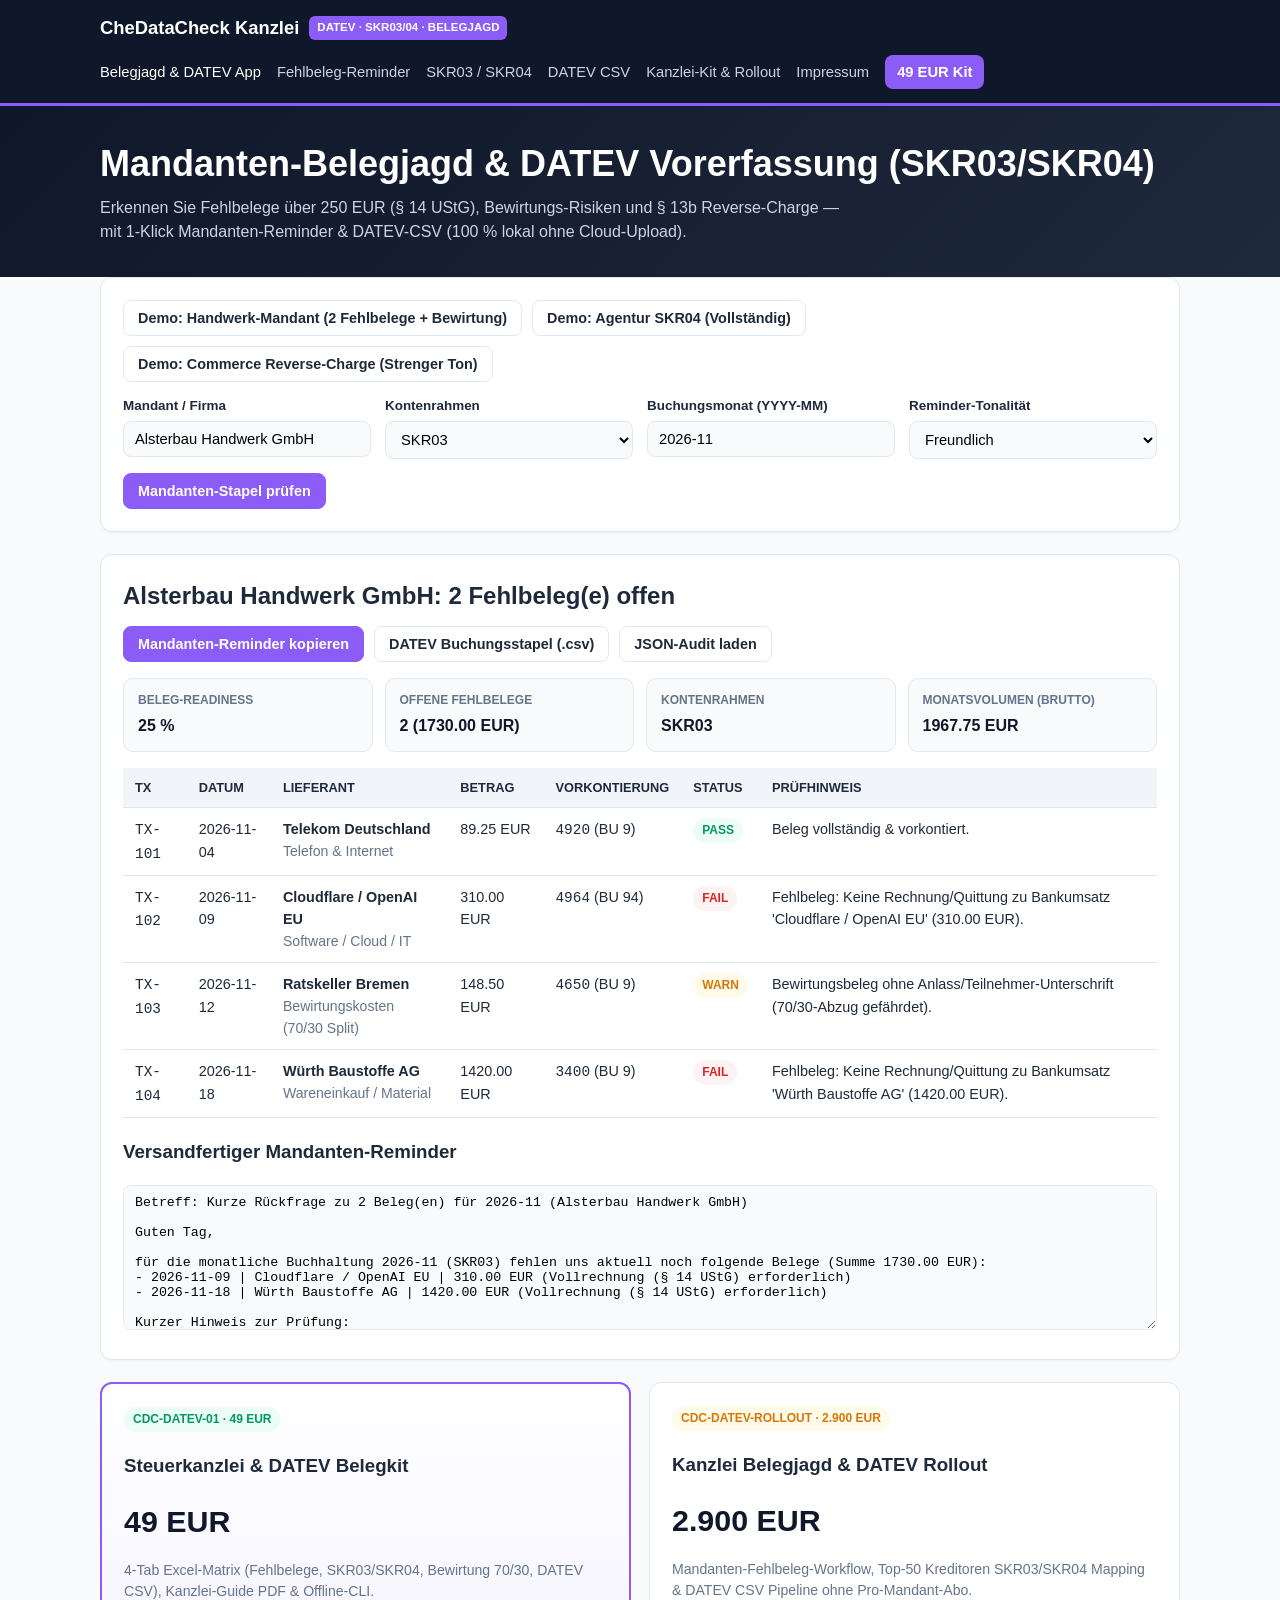
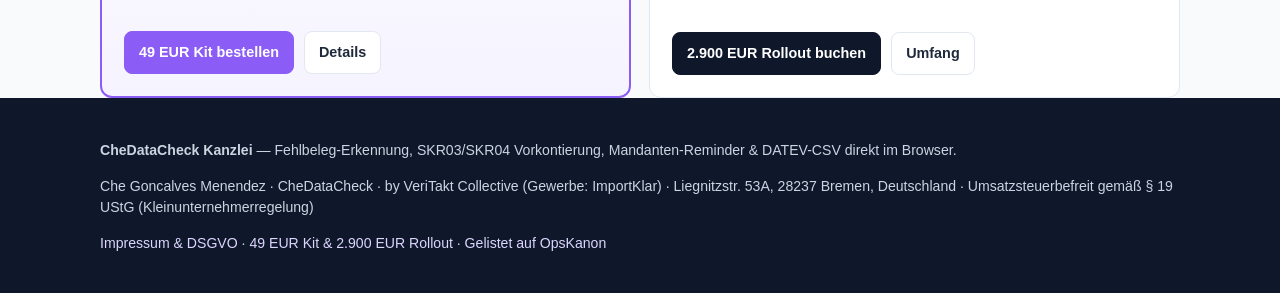
==== index.html @ 816b3589 "Deploy CheDataCheck B14 DATEV (2026-11-23 11:53:19)" ====
<!DOCTYPE html>
<html lang="de">
<head>
  <meta charset="utf-8" />
  <meta name="viewport" content="width=device-width, initial-scale=1" />
  <title>CheDataCheck Kanzlei — Mandanten-Belegjagd &amp; DATEV Vorerfassung</title>
  <meta name="description" content="Fehlbeleg-Erkennung, SKR03/SKR04 Vorkontierung, Mandanten-Reminder &amp; DATEV-CSV direkt im Browser." />
  <link rel="canonical" href="https://cheresonanz-design.github.io/chedatacheck-datev-kanzlei/" />
  <link rel="stylesheet" href="assets/styles.css" />
  <script type="application/ld+json">{"@context": "https://schema.org", "@type": "SoftwareApplication", "name": "CheDataCheck Kanzlei & DATEV Vorerfassung", "applicationCategory": "BusinessApplication", "offers": {"@type": "Offer", "price": "0", "priceCurrency": "EUR"}, "url": "https://cheresonanz-design.github.io/chedatacheck-datev-kanzlei/"}</script>
</head>
<body>
  <header class="topbar">
    <div class="container topbar-inner">
      <a class="brand-mark" href="index.html"><span>CheDataCheck Kanzlei</span><span class="brand-badge">DATEV · SKR03/04 · BELEGJAGD</span></a>
      <nav class="nav-links" aria-label="Hauptnavigation"><a href="index.html" class="active">Belegjagd & DATEV App</a>
<a href="fehlbeleg-generator/" class="">Fehlbeleg-Reminder</a>
<a href="skr03-skr04-vorerfassung/" class="">SKR03 / SKR04</a>
<a href="datev-csv-export/" class="">DATEV CSV</a>
<a href="pro/" class="">Kanzlei-Kit & Rollout</a>
<a href="legal/" class="">Impressum</a><a href="pro/" class="nav-cta">49 EUR Kit</a></nav>
    </div>
  </header>
  
  <section class="hero"><div class="container"><h1>Mandanten-Belegjagd &amp; DATEV Vorerfassung (SKR03/SKR04)</h1><p>Erkennen Sie Fehlbelege über 250 EUR (§ 14 UStG), Bewirtungs-Risiken und § 13b Reverse-Charge — mit 1-Klick Mandanten-Reminder &amp; DATEV-CSV (100 % lokal ohne Cloud-Upload).</p></div></section>
  <main class="container">
    <div class="card">
      <div class="btn-row" style="margin-top:0;margin-bottom:14px;">
        <button type="button" class="btn" id="sampleFehlBtn">Demo: Handwerk-Mandant (2 Fehlbelege + Bewirtung)</button>
        <button type="button" class="btn" id="sampleSkr04Btn">Demo: Agentur SKR04 (Vollständig)</button>
        <button type="button" class="btn" id="sampleRevBtn">Demo: Commerce Reverse-Charge (Strenger Ton)</button>
      </div>
      <div class="form-grid">
        <div><label for="mandantName">Mandant / Firma</label><input type="text" id="mandantName" /></div>
        <div><label for="chartSelect">Kontenrahmen</label><select id="chartSelect"><option value="SKR03">SKR03</option><option value="SKR04">SKR04</option></select></div>
        <div><label for="periodInput">Buchungsmonat (YYYY-MM)</label><input type="text" id="periodInput" /></div>
        <div><label for="toneSelect">Reminder-Tonalität</label><select id="toneSelect"><option value="freundlich">Freundlich</option><option value="streng">Streng (USt-VA-Frist)</option></select></div>
      </div>
      <div class="btn-row"><button type="button" class="btn btn-primary" id="runCheckBtn">Mandanten-Stapel prüfen</button></div>
    </div>

    <div id="resultCard" class="card hidden">
      <div style="display:flex;flex-wrap:wrap;justify-content:space-between;align-items:center;gap:12px;">
        <h2 id="resultHeadline" style="margin:0;">Ergebnis</h2>
        <div class="btn-row" style="margin:0;">
          <button type="button" class="btn btn-primary" id="copyRemBtn">Mandanten-Reminder kopieren</button>
          <button type="button" class="btn" id="dlCsvBtn">DATEV Buchungsstapel (.csv)</button>
          <button type="button" class="btn" id="dlJsonBtn">JSON-Audit laden</button>
        </div>
      </div>
      <div class="kpi-grid">
        <div class="kpi-box"><div class="kpi-label">Beleg-Readiness</div><div class="kpi-val" id="readyKpi">-</div></div>
        <div class="kpi-box"><div class="kpi-label">Offene Fehlbelege</div><div class="kpi-val" id="missingKpi">-</div></div>
        <div class="kpi-box"><div class="kpi-label">Kontenrahmen</div><div class="kpi-val" id="chartKpi">-</div></div>
        <div class="kpi-box"><div class="kpi-label">Monatsvolumen (Brutto)</div><div class="kpi-val" id="totalKpi">-</div></div>
      </div>
      <div class="table-wrap"><table><thead><tr><th>TX</th><th>Datum</th><th>Lieferant</th><th>Betrag</th><th>Vorkontierung</th><th>Status</th><th>Prüfhinweis</th></tr></thead><tbody id="entriesBody"></tbody></table></div>
      <h3>Versandfertiger Mandanten-Reminder</h3>
      <textarea id="reminderBox" readonly aria-label="Mandanten-Reminder Text"></textarea>
    </div>

    <div class="pricing-grid">
      <div class="offer-card highlight"><div><span class="badge badge-pass">CDC-DATEV-01 · 49 EUR</span><h3>Steuerkanzlei &amp; DATEV Belegkit</h3><div class="offer-price">49 EUR</div><p class="muted">4-Tab Excel-Matrix (Fehlbelege, SKR03/SKR04, Bewirtung 70/30, DATEV CSV), Kanzlei-Guide PDF &amp; Offline-CLI.</p></div><div class="btn-row"><a href="mailto:che.resonanz@gmail.com?subject=Bestellung%20CheDataCheck%20Kanzlei%20DATEV%20Belegkit%20%2849%20EUR%29" class="btn btn-primary">49 EUR Kit bestellen</a><a href="pro/" class="btn">Details</a></div></div>
      <div class="offer-card"><div><span class="badge badge-warn">CDC-DATEV-ROLLOUT · 2.900 EUR</span><h3>Kanzlei Belegjagd &amp; DATEV Rollout</h3><div class="offer-price">2.900 EUR</div><p class="muted">Mandanten-Fehlbeleg-Workflow, Top-50 Kreditoren SKR03/SKR04 Mapping &amp; DATEV CSV Pipeline ohne Pro-Mandant-Abo.</p></div><div class="btn-row"><a href="mailto:che.resonanz@gmail.com?subject=Anfrage%20CheDataCheck%20Kanzlei%20DATEV%20Rollout%20%282.900%20EUR%29" class="btn btn-dark">2.900 EUR Rollout buchen</a><a href="pro/" class="btn">Umfang</a></div></div>
    </div>
  </main>
  <footer class="footer">
    <div class="container">
      <p><strong>CheDataCheck Kanzlei</strong> — Fehlbeleg-Erkennung, SKR03/SKR04 Vorkontierung, Mandanten-Reminder &amp; DATEV-CSV direkt im Browser.</p>
      <p>Che Goncalves Menendez · CheDataCheck · by VeriTakt Collective (Gewerbe: ImportKlar) · Liegnitzstr. 53A, 28237 Bremen, Deutschland · Umsatzsteuerbefreit gemäß § 19 UStG (Kleinunternehmerregelung)</p>
      <p><a href="legal/">Impressum &amp; DSGVO</a> · <a href="pro/">49 EUR Kit &amp; 2.900 EUR Rollout</a> · <a href="https://cheresonanz-design.github.io/opskanon-directory/" target="_blank" rel="noopener">Gelistet auf OpsKanon</a></p>
    </div>
  </footer>
  <script src="assets/datev_kanzlei_engine.js"></script><script src="assets/app.js"></script>
</body>
</html>
---- assets/styles.css ----
:root {
  --bg: #f8fafc; --surface: #ffffff; --slate-900: #0f172a; --slate-800: #1e293b; --slate-500: #64748b;
  --border: #e2e8f0; --accent: #8b5cf6; --accent-dark: #6d28d9; --emerald: #059669; --emerald-soft: #ecfdf5;
  --amber: #d97706; --amber-soft: #fffbeb; --red: #dc2626; --red-soft: #fef2f2; --radius: 12px;
}
* { box-sizing: border-box; }
body { margin: 0; font-family: -apple-system, BlinkMacSystemFont, "Segoe UI", Roboto, Inter, Arial, sans-serif; background: var(--bg); color: var(--slate-800); line-height: 1.55; }
a { color: var(--accent-dark); text-decoration: none; }
a:hover { text-decoration: underline; }
.container { max-width: 1120px; margin: 0 auto; padding: 0 20px; }
.topbar { background: var(--slate-900); color: #fff; border-bottom: 3px solid var(--accent); padding: 14px 0; }
.topbar-inner { display: flex; flex-wrap: wrap; justify-content: space-between; align-items: center; gap: 12px; }
.brand-mark { color: #fff; font-weight: 800; font-size: 1.15rem; display: flex; align-items: center; gap: 10px; }
.brand-badge { background: var(--accent); color: #fff; font-size: 0.72rem; padding: 3px 8px; border-radius: 6px; font-weight: 800; }
.nav-links { display: flex; flex-wrap: wrap; gap: 16px; align-items: center; font-size: 0.92rem; }
.nav-links a { color: #cbd5e1; font-weight: 500; }
.nav-links a:hover, .nav-links a.active { color: #fff; text-decoration: none; }
.nav-cta { background: var(--accent); color: #fff !important; padding: 6px 12px; border-radius: 8px; font-weight: 700 !important; }
.hero { background: linear-gradient(135deg, #0f172a 0%, #1e293b 100%); color: #fff; padding: 36px 0 32px; }
.hero h1 { margin: 0 0 10px; font-size: clamp(1.6rem, 3vw, 2.25rem); line-height: 1.2; }
.hero p { margin: 0; color: #cbd5e1; max-width: 740px; }
main { padding: 28px 0 48px; }
.card { background: var(--surface); border: 1px solid var(--border); border-radius: var(--radius); padding: 22px; margin-bottom: 22px; box-shadow: 0 1px 3px rgba(15,23,42,0.04); }
.form-grid { display: grid; grid-template-columns: repeat(auto-fit, minmax(210px, 1fr)); gap: 14px; }
label { display: block; font-size: 0.84rem; font-weight: 700; margin-bottom: 4px; }
input[type="text"], select, textarea { width: 100%; padding: 9px 11px; border: 1px solid var(--border); border-radius: 8px; font-size: 0.92rem; background: #f8fafc; font-family: inherit; }
textarea { min-height: 145px; resize: vertical; font-family: ui-monospace, SFMono-Regular, Menlo, Consolas, monospace; font-size: 0.83rem; }
.btn-row { display: flex; flex-wrap: wrap; gap: 10px; margin-top: 14px; }
.btn { display: inline-flex; align-items: center; justify-content: center; border: 1px solid var(--border); background: #fff; color: var(--slate-800); padding: 9px 14px; border-radius: 8px; font-size: 0.9rem; font-weight: 600; cursor: pointer; }
.btn:hover { background: #f1f5f9; text-decoration: none; }
.btn-primary { background: var(--accent); border-color: var(--accent); color: #fff; font-weight: 700; }
.btn-dark { background: var(--slate-900); border-color: var(--slate-900); color: #fff; }
.kpi-grid { display: grid; grid-template-columns: repeat(auto-fit, minmax(190px, 1fr)); gap: 12px; margin: 16px 0; }
.kpi-box { border: 1px solid var(--border); border-radius: 10px; padding: 12px 14px; background: #f8fafc; }
.kpi-label { font-size: 0.75rem; text-transform: uppercase; color: var(--slate-500); font-weight: 700; }
.kpi-val { font-size: 1rem; font-weight: 700; margin-top: 4px; color: var(--slate-900); }
.table-wrap { overflow-x: auto; }
table { width: 100%; border-collapse: collapse; font-size: 0.9rem; }
th, td { text-align: left; padding: 10px 12px; border-bottom: 1px solid var(--border); vertical-align: top; }
th { background: #f1f5f9; font-size: 0.8rem; text-transform: uppercase; }
.badge { display: inline-block; padding: 3px 9px; border-radius: 999px; font-size: 0.75rem; font-weight: 800; }
.badge-pass { background: var(--emerald-soft); color: var(--emerald); }
.badge-warn { background: var(--amber-soft); color: var(--amber); }
.badge-fail { background: var(--red-soft); color: var(--red); }
.pricing-grid { display: grid; grid-template-columns: repeat(auto-fit, minmax(290px, 1fr)); gap: 18px; }
.offer-card { border: 1px solid var(--border); border-radius: var(--radius); padding: 22px; background: #fff; display: flex; flex-direction: column; justify-content: space-between; }
.offer-card.highlight { border: 2px solid var(--accent); background: linear-gradient(180deg, #fff 0%, #f5f3ff 100%); }
.offer-price { font-size: 1.9rem; font-weight: 800; color: var(--slate-900); margin: 6px 0 12px; }
.footer { background: var(--slate-900); color: #cbd5e1; padding: 28px 0; font-size: 0.88rem; }
.footer a { color: #ddd6fe; }
.muted { color: var(--slate-500); font-size: 0.88rem; }
.hidden { display: none !important; }
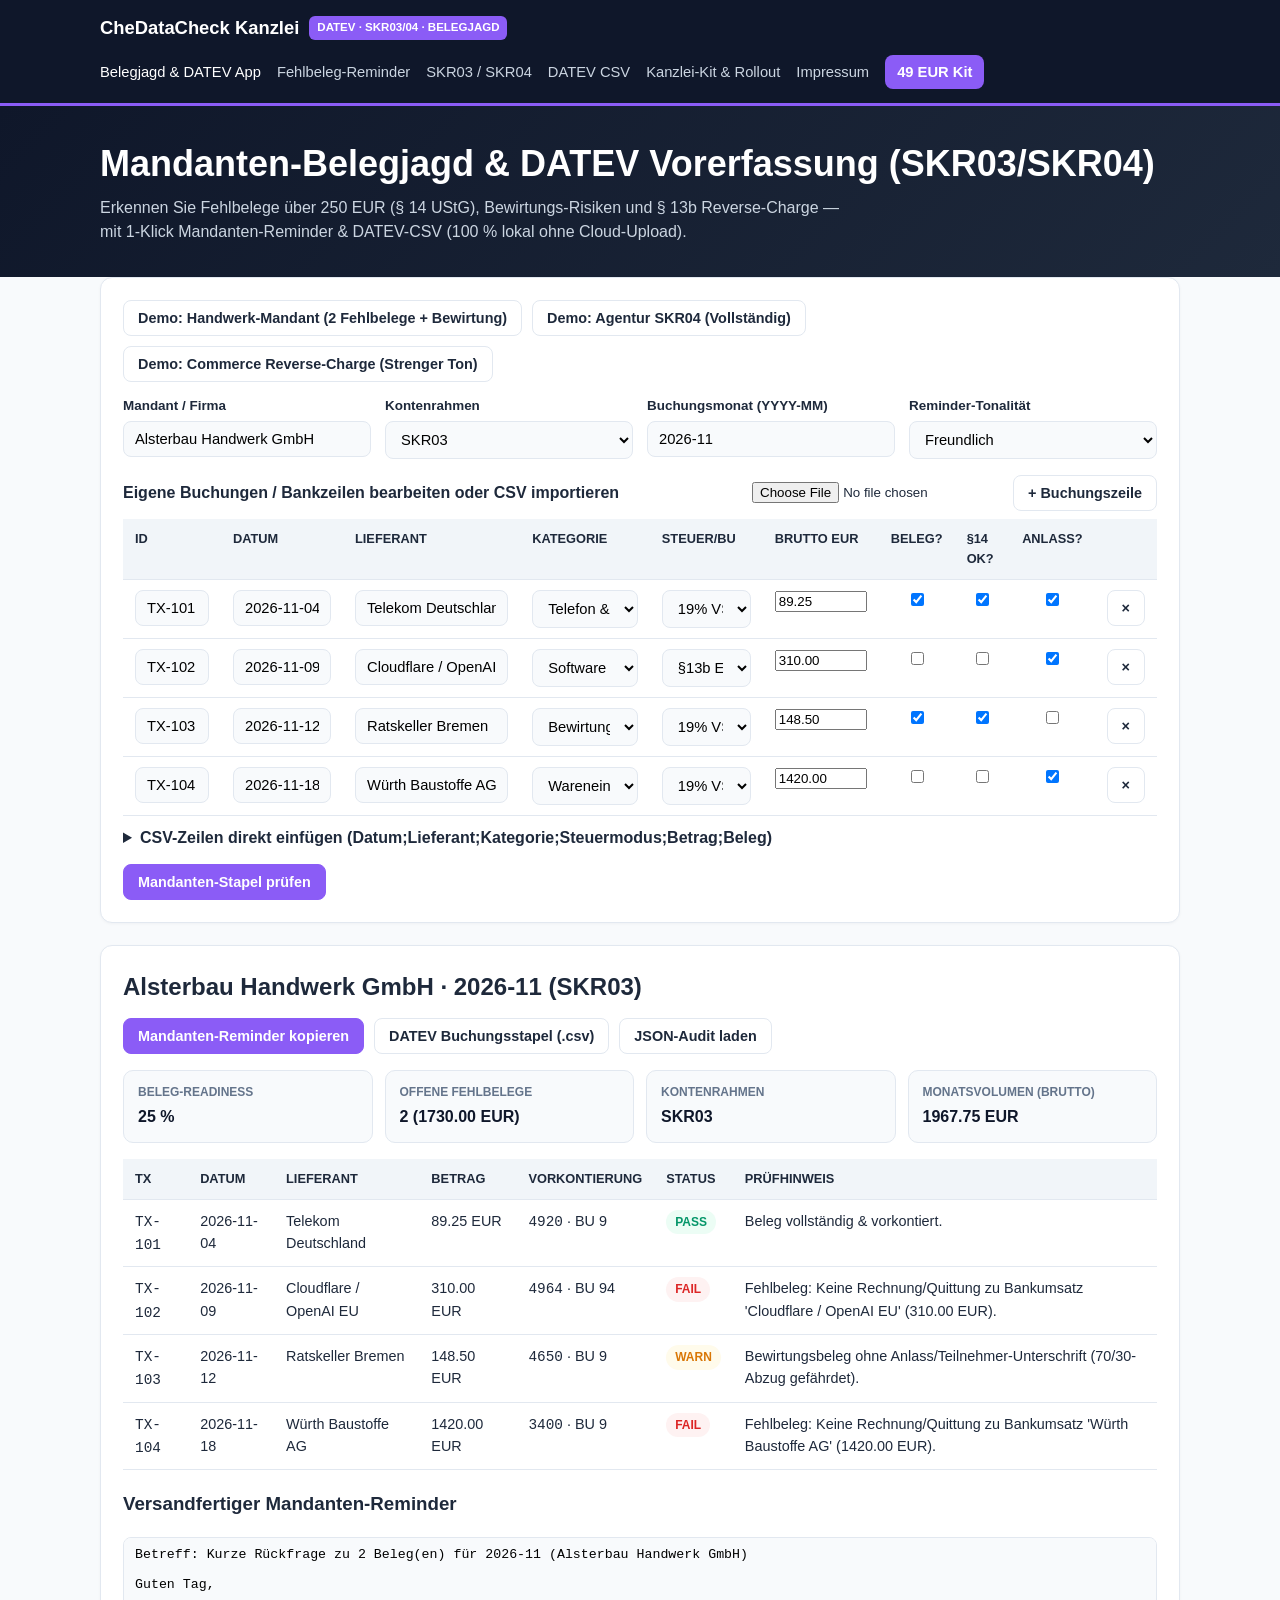
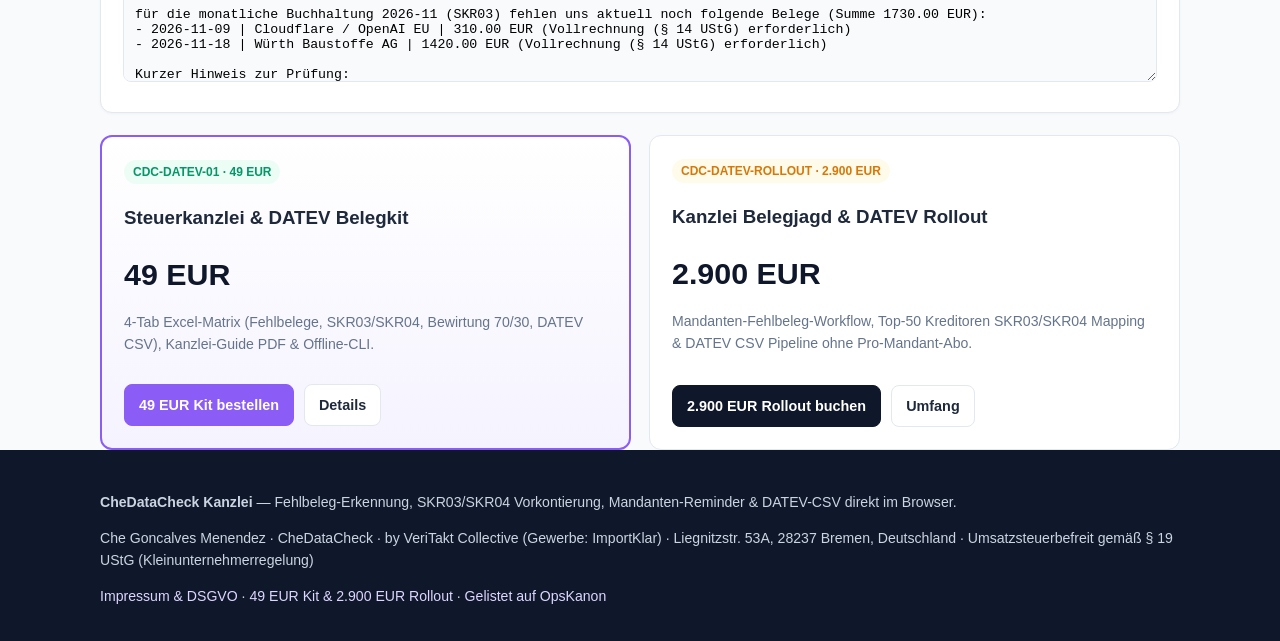
==== commit a2f6cb26: "Deploy CheDataCheck B14 DATEV (2026-11-24 01:21:43)" ====
--- a/index.html
+++ b/index.html
@@ -36,6 +36,26 @@
         <div><label for="periodInput">Buchungsmonat (YYYY-MM)</label><input type="text" id="periodInput" /></div>
         <div><label for="toneSelect">Reminder-Tonalität</label><select id="toneSelect"><option value="freundlich">Freundlich</option><option value="streng">Streng (USt-VA-Frist)</option></select></div>
       </div>
+      <div style="margin-top:16px;">
+        <div style="display:flex;flex-wrap:wrap;justify-content:space-between;align-items:center;gap:10px;margin-bottom:8px;">
+          <strong>Eigene Buchungen / Bankzeilen bearbeiten oder CSV importieren</strong>
+          <div style="display:flex;flex-wrap:wrap;gap:8px;align-items:center;">
+            <input type="file" id="csvUpload" accept=".csv,.txt" aria-label="Bank- oder DATEV-CSV hochladen" />
+            <button type="button" class="btn" id="addTxBtn">+ Buchungszeile</button>
+          </div>
+        </div>
+        <div class="table-wrap">
+          <table>
+            <thead><tr><th>ID</th><th>Datum</th><th>Lieferant</th><th>Kategorie</th><th>Steuer/BU</th><th>Brutto EUR</th><th>Beleg?</th><th>§14 OK?</th><th>Anlass?</th><th></th></tr></thead>
+            <tbody id="txInputBody"></tbody>
+          </table>
+        </div>
+        <details style="margin-top:10px;">
+          <summary style="cursor:pointer;font-weight:600;">CSV-Zeilen direkt einfügen (Datum;Lieferant;Kategorie;Steuermodus;Betrag;Beleg)</summary>
+          <textarea id="csvPasteArea" rows="4" style="width:100%;margin-top:8px;" placeholder="2026-11-05;Telekom Deutschland;telekommunikation;vst_19;89,25;ja&#10;2026-11-11;AWS EMEA SARL;saas_it;eu_reverse_charge;460,00;nein"></textarea>
+          <div class="btn-row"><button type="button" class="btn" id="importCsvBtn">CSV-Text übernehmen</button></div>
+        </details>
+      </div>
       <div class="btn-row"><button type="button" class="btn btn-primary" id="runCheckBtn">Mandanten-Stapel prüfen</button></div>
     </div>
 
@@ -60,8 +80,8 @@
     </div>
 
     <div class="pricing-grid">
-      <div class="offer-card highlight"><div><span class="badge badge-pass">CDC-DATEV-01 · 49 EUR</span><h3>Steuerkanzlei &amp; DATEV Belegkit</h3><div class="offer-price">49 EUR</div><p class="muted">4-Tab Excel-Matrix (Fehlbelege, SKR03/SKR04, Bewirtung 70/30, DATEV CSV), Kanzlei-Guide PDF &amp; Offline-CLI.</p></div><div class="btn-row"><a href="mailto:che.resonanz@gmail.com?subject=Bestellung%20CheDataCheck%20Kanzlei%20DATEV%20Belegkit%20%2849%20EUR%29" class="btn btn-primary">49 EUR Kit bestellen</a><a href="pro/" class="btn">Details</a></div></div>
-      <div class="offer-card"><div><span class="badge badge-warn">CDC-DATEV-ROLLOUT · 2.900 EUR</span><h3>Kanzlei Belegjagd &amp; DATEV Rollout</h3><div class="offer-price">2.900 EUR</div><p class="muted">Mandanten-Fehlbeleg-Workflow, Top-50 Kreditoren SKR03/SKR04 Mapping &amp; DATEV CSV Pipeline ohne Pro-Mandant-Abo.</p></div><div class="btn-row"><a href="mailto:che.resonanz@gmail.com?subject=Anfrage%20CheDataCheck%20Kanzlei%20DATEV%20Rollout%20%282.900%20EUR%29" class="btn btn-dark">2.900 EUR Rollout buchen</a><a href="pro/" class="btn">Umfang</a></div></div>
+      <div class="offer-card highlight"><div><span class="badge badge-pass">CDC-DATEV-01 · 49 EUR</span><h3>Steuerkanzlei &amp; DATEV Belegkit</h3><div class="offer-price">49 EUR</div><p class="muted">4-Tab Excel-Matrix (Fehlbelege, SKR03/SKR04, Bewirtung 70/30, DATEV CSV), Kanzlei-Guide PDF &amp; Offline-CLI.</p></div><div class="btn-row"><a href="https://payhip.com/b/uVaxJ" class="btn btn-primary">49 EUR Kit bestellen</a><a href="pro/" class="btn">Details</a></div></div>
+      <div class="offer-card"><div><span class="badge badge-warn">CDC-DATEV-ROLLOUT · 2.900 EUR</span><h3>Kanzlei Belegjagd &amp; DATEV Rollout</h3><div class="offer-price">2.900 EUR</div><p class="muted">Mandanten-Fehlbeleg-Workflow, Top-50 Kreditoren SKR03/SKR04 Mapping &amp; DATEV CSV Pipeline ohne Pro-Mandant-Abo.</p></div><div class="btn-row"><a href="https://buy.stripe.com/4gMeV67kl8s6bXOezD2400c" class="btn btn-dark">2.900 EUR Rollout buchen</a><a href="pro/" class="btn">Umfang</a></div></div>
     </div>
   </main>
   <footer class="footer">
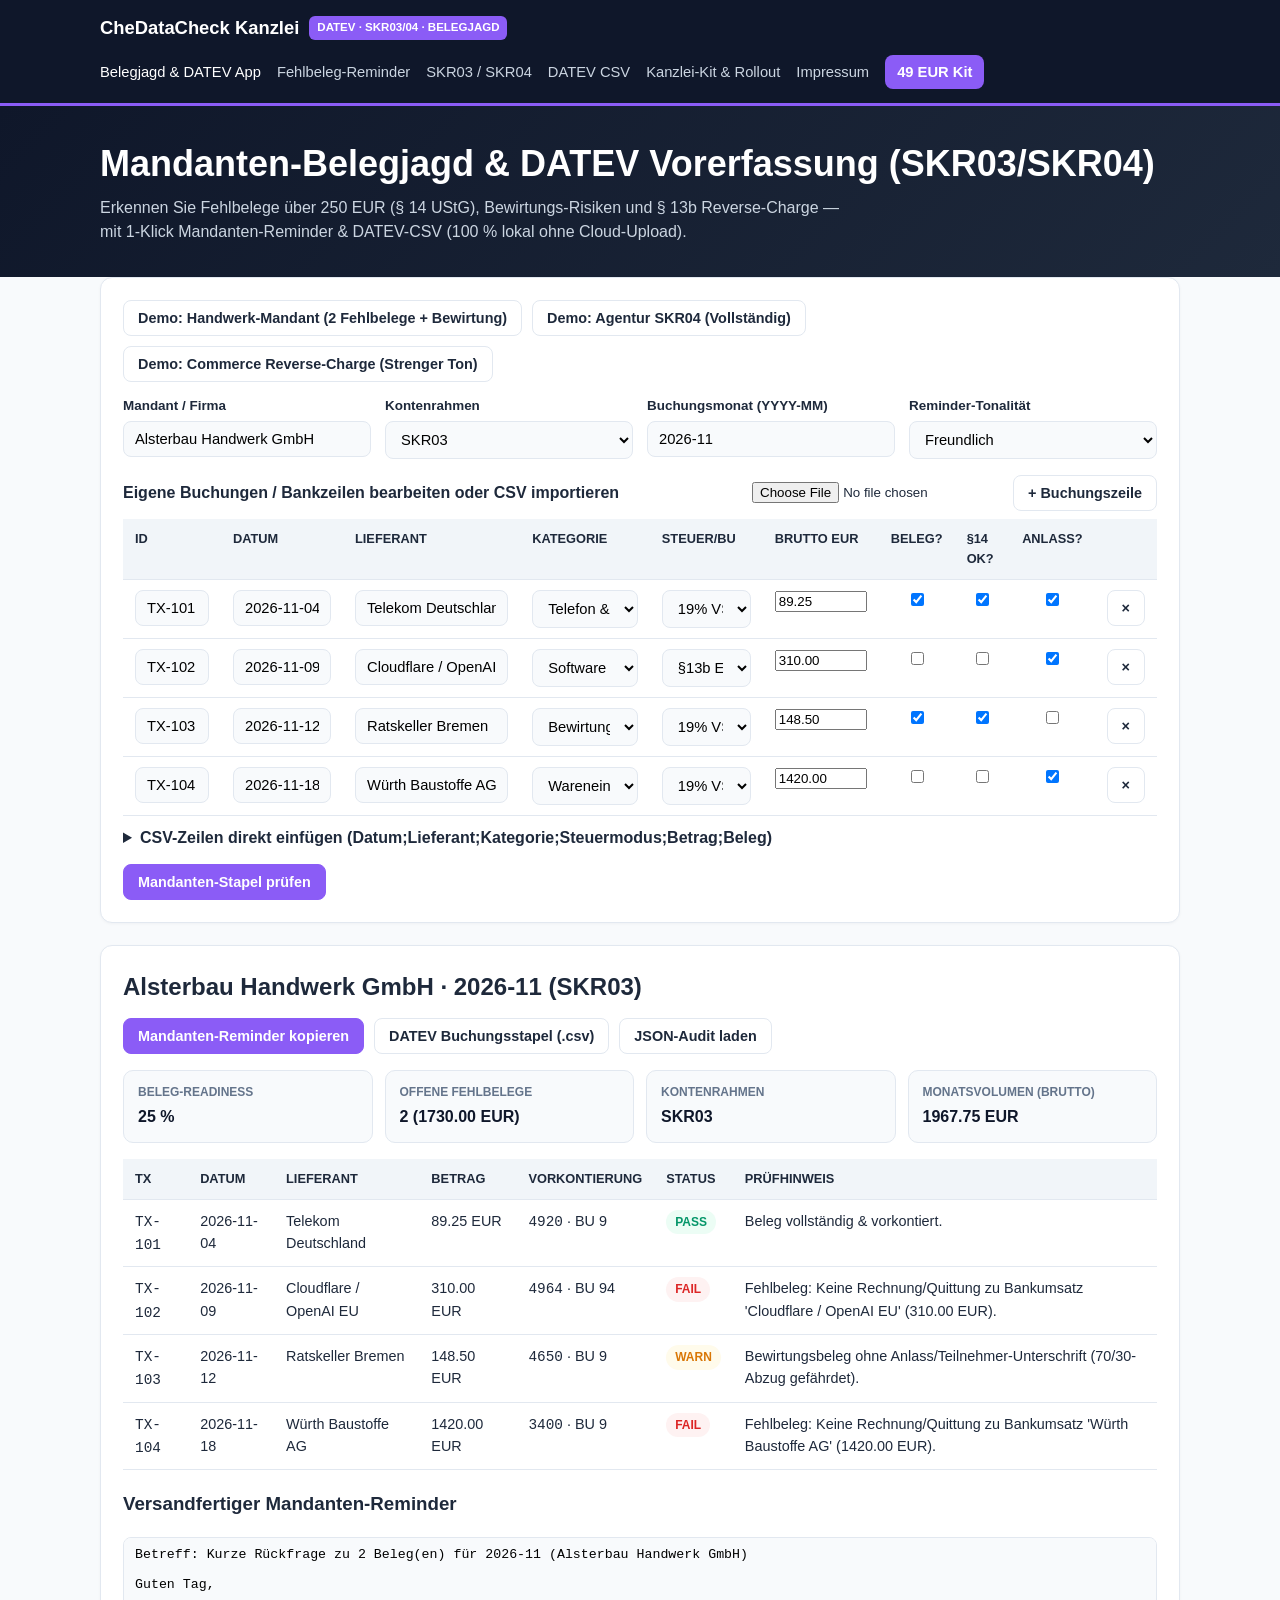
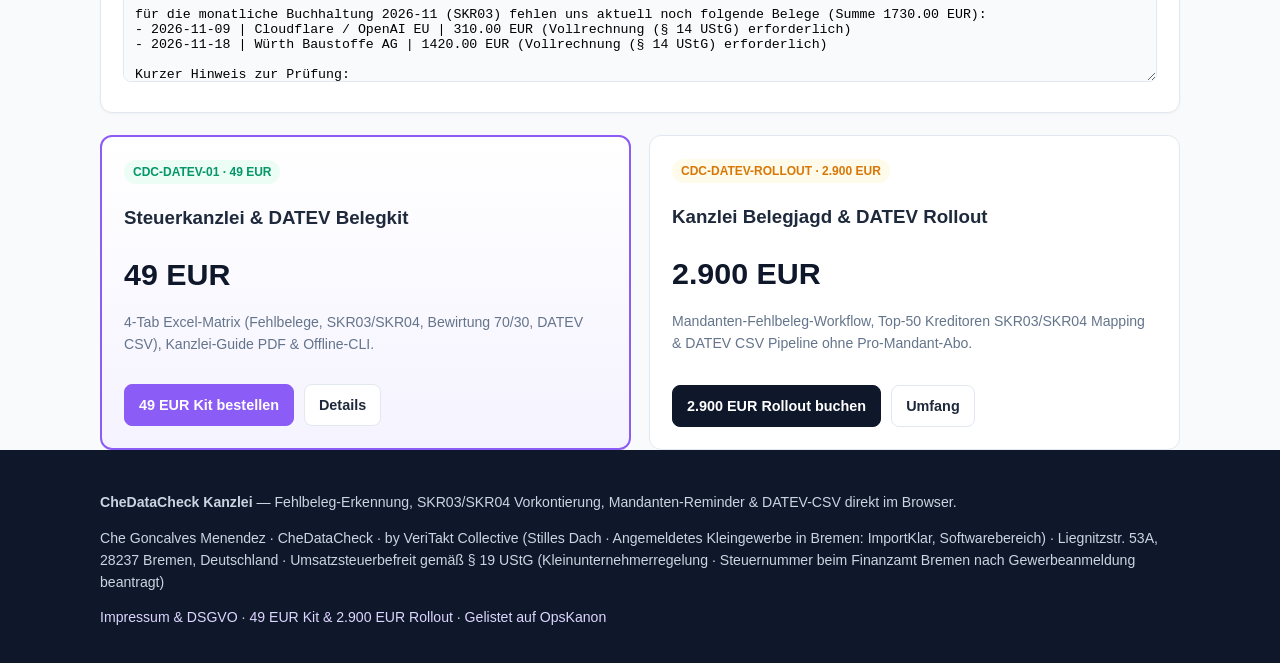
==== commit 7a361ca8: "Deploy CheDataCheck B14 DATEV (2026-11-24 02:26:28)" ====
--- a/index.html
+++ b/index.html
@@ -87,7 +87,7 @@
   <footer class="footer">
     <div class="container">
       <p><strong>CheDataCheck Kanzlei</strong> — Fehlbeleg-Erkennung, SKR03/SKR04 Vorkontierung, Mandanten-Reminder &amp; DATEV-CSV direkt im Browser.</p>
-      <p>Che Goncalves Menendez · CheDataCheck · by VeriTakt Collective (Gewerbe: ImportKlar) · Liegnitzstr. 53A, 28237 Bremen, Deutschland · Umsatzsteuerbefreit gemäß § 19 UStG (Kleinunternehmerregelung)</p>
+      <p>Che Goncalves Menendez · CheDataCheck · by VeriTakt Collective (Stilles Dach · Angemeldetes Kleingewerbe in Bremen: ImportKlar, Softwarebereich) · Liegnitzstr. 53A, 28237 Bremen, Deutschland · Umsatzsteuerbefreit gemäß § 19 UStG (Kleinunternehmerregelung · Steuernummer beim Finanzamt Bremen nach Gewerbeanmeldung beantragt)</p>
       <p><a href="legal/">Impressum &amp; DSGVO</a> · <a href="pro/">49 EUR Kit &amp; 2.900 EUR Rollout</a> · <a href="https://cheresonanz-design.github.io/opskanon-directory/" target="_blank" rel="noopener">Gelistet auf OpsKanon</a></p>
     </div>
   </footer>
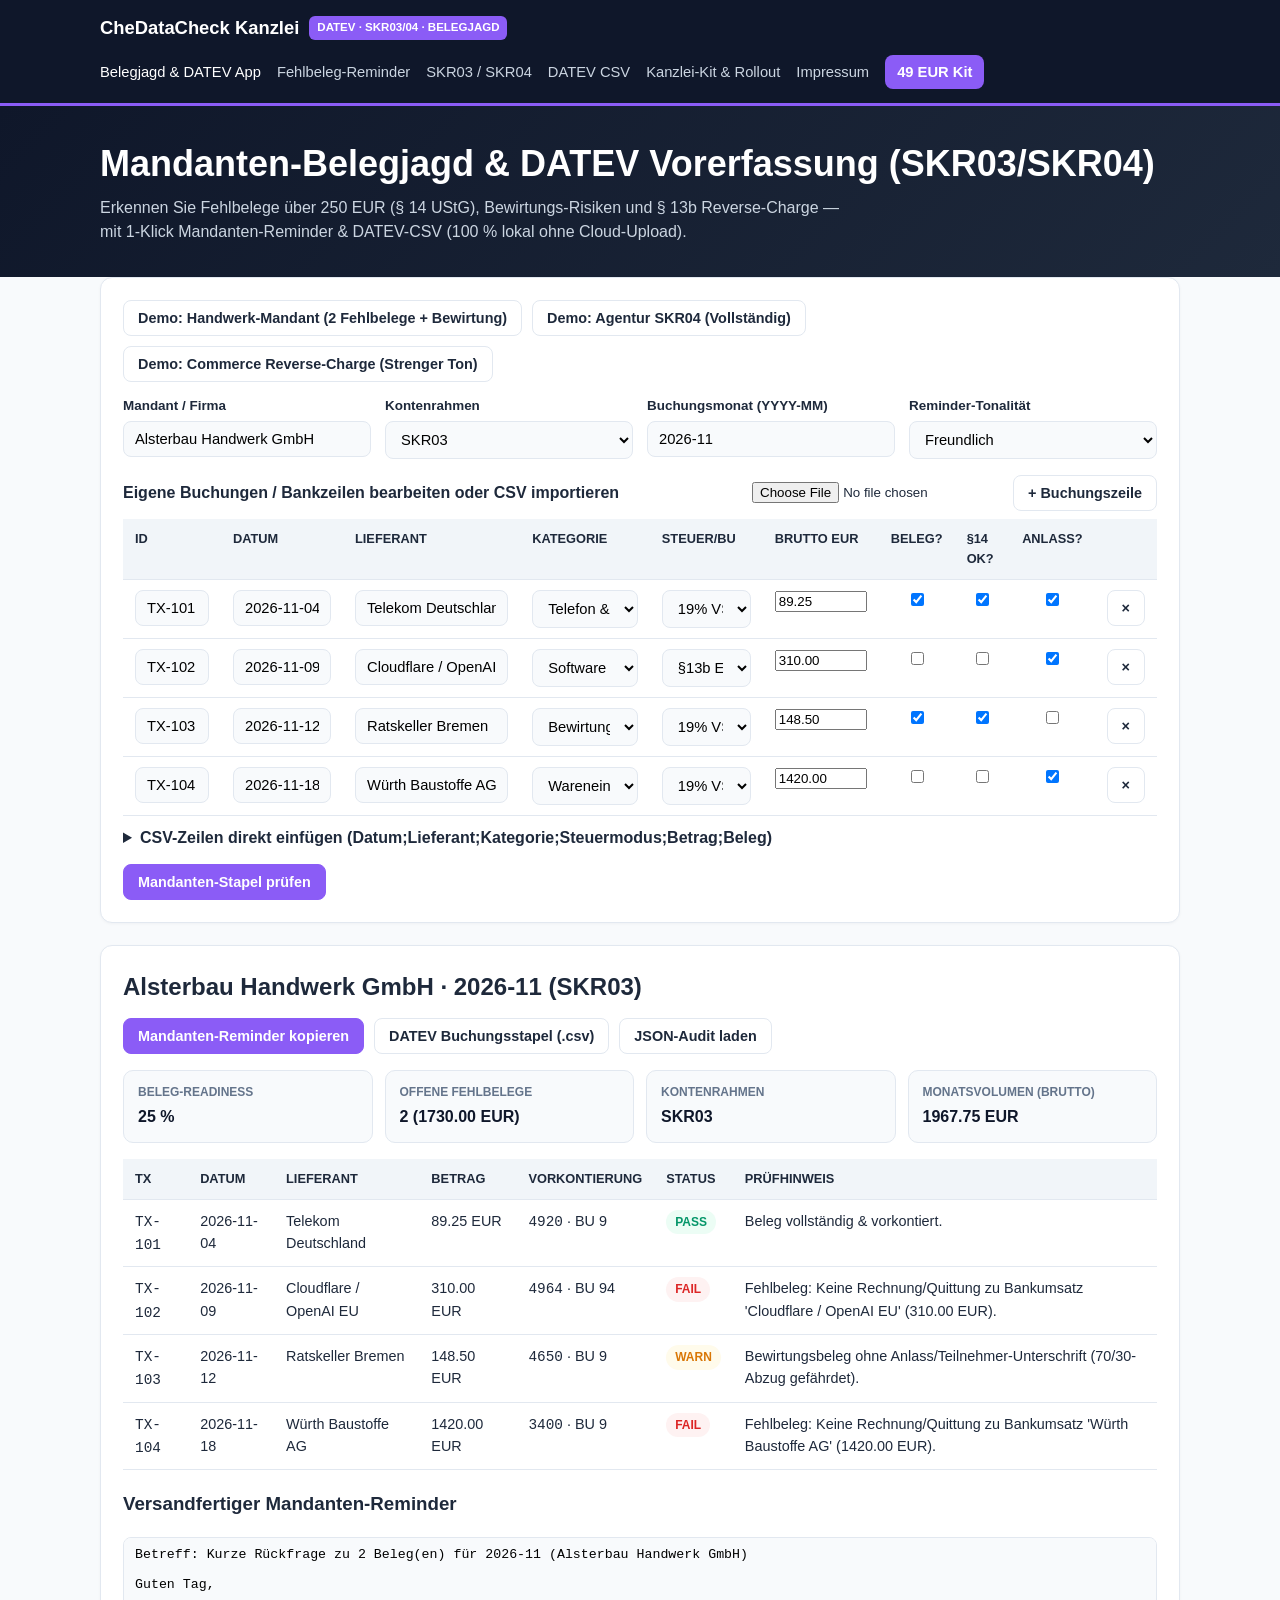
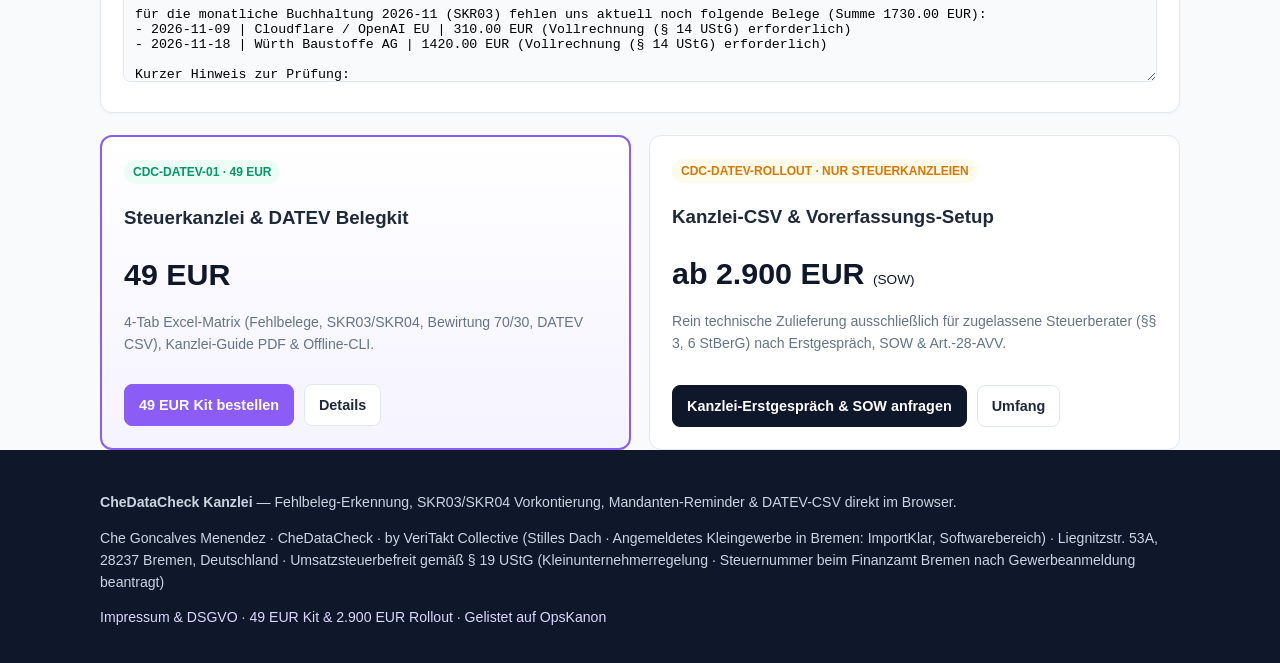
==== commit a54d47f7: "Deploy CheDataCheck B14 DATEV (2026-11-24 07:01:38)" ====
--- a/index.html
+++ b/index.html
@@ -81,9 +81,10 @@
 
     <div class="pricing-grid">
       <div class="offer-card highlight"><div><span class="badge badge-pass">CDC-DATEV-01 · 49 EUR</span><h3>Steuerkanzlei &amp; DATEV Belegkit</h3><div class="offer-price">49 EUR</div><p class="muted">4-Tab Excel-Matrix (Fehlbelege, SKR03/SKR04, Bewirtung 70/30, DATEV CSV), Kanzlei-Guide PDF &amp; Offline-CLI.</p></div><div class="btn-row"><a href="https://payhip.com/b/uVaxJ" class="btn btn-primary">49 EUR Kit bestellen</a><a href="pro/" class="btn">Details</a></div></div>
-      <div class="offer-card"><div><span class="badge badge-warn">CDC-DATEV-ROLLOUT · 2.900 EUR</span><h3>Kanzlei Belegjagd &amp; DATEV Rollout</h3><div class="offer-price">2.900 EUR</div><p class="muted">Mandanten-Fehlbeleg-Workflow, Top-50 Kreditoren SKR03/SKR04 Mapping &amp; DATEV CSV Pipeline ohne Pro-Mandant-Abo.</p></div><div class="btn-row"><a href="https://buy.stripe.com/4gMeV67kl8s6bXOezD2400c" class="btn btn-dark">2.900 EUR Rollout buchen</a><a href="pro/" class="btn">Umfang</a></div></div>
+      <div class="offer-card"><div><span class="badge badge-warn">CDC-DATEV-ROLLOUT · NUR STEUERKANZLEIEN</span><h3>Kanzlei-CSV &amp; Vorerfassungs-Setup</h3><div class="offer-price">ab 2.900 EUR <span style="font-size:0.85rem;font-weight:500;">(SOW)</span></div><p class="muted">Rein technische Zulieferung ausschließlich für zugelassene Steuerberater (§§ 3, 6 StBerG) nach Erstgespräch, SOW &amp; Art.-28-AVV.</p></div><div class="btn-row"><a href="mailto:che.resonanz@gmail.com?subject=Anfrage%20CheDataCheck%20Kanzlei%20DATEV%20Rollout%20%282.900%20EUR%29" class="btn btn-dark">Kanzlei-Erstgespräch &amp; SOW anfragen</a><a href="pro/" class="btn">Umfang</a></div></div>
     </div>
   </main>
+
   <footer class="footer">
     <div class="container">
       <p><strong>CheDataCheck Kanzlei</strong> — Fehlbeleg-Erkennung, SKR03/SKR04 Vorkontierung, Mandanten-Reminder &amp; DATEV-CSV direkt im Browser.</p>
